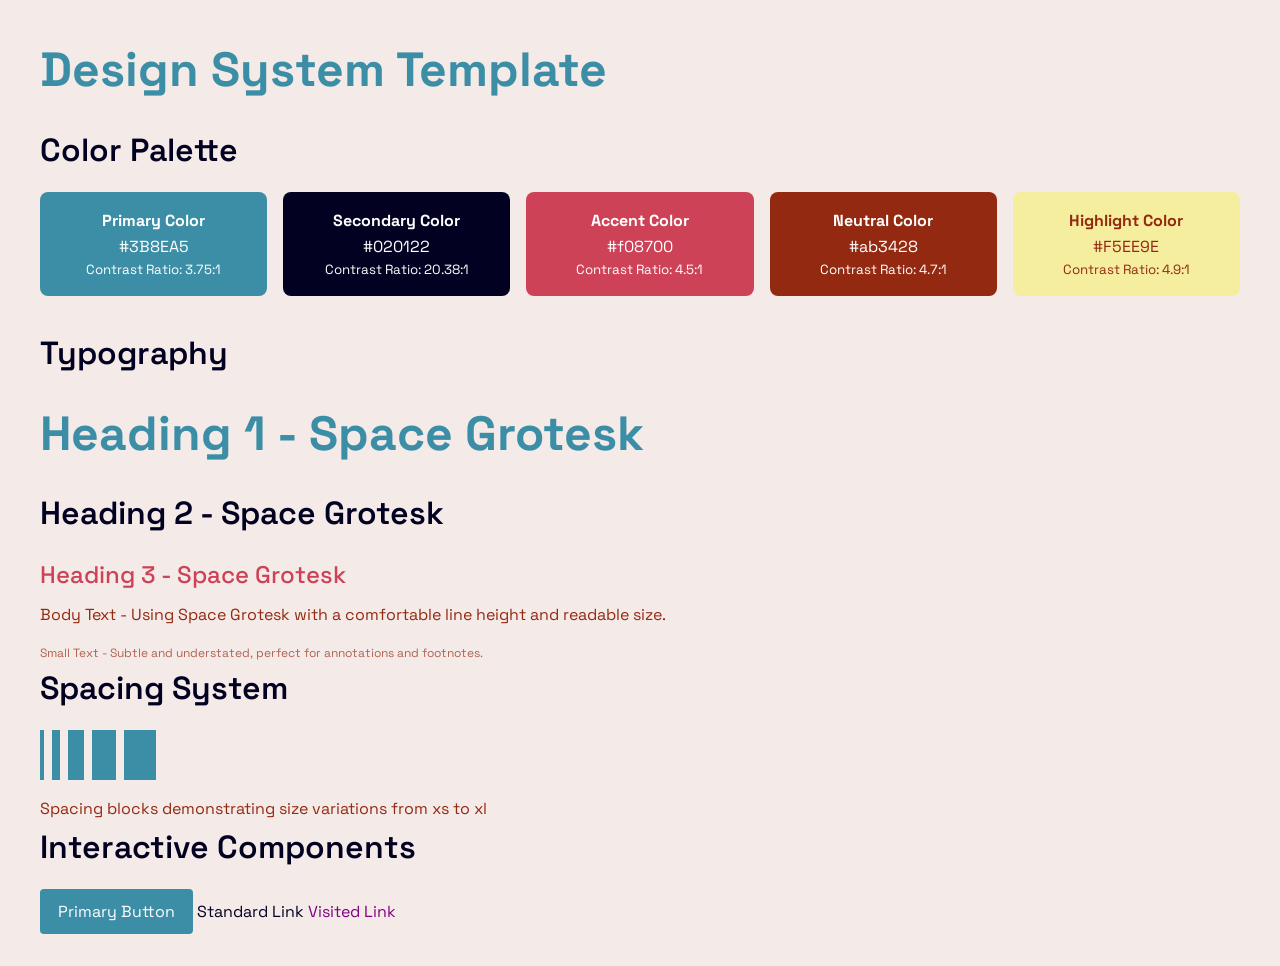
==== wa/wa6.html @ 62cedc04 "m" ====
<!DOCTYPE html>
<html lang="en">
<head>
    <meta charset="UTF-8">
    <meta name="viewport" content="width=device-width, initial-scale=1.0">
    <title>Design System Template</title>
    <style>
        /* CSS Reset and Base Styles */
        :root {
            /* Color Palette - 5 Core Colors */
            --color-primary: #3B8EA5;     /* Vibrant Blue - Main Brand Color */
            --color-secondary: #020122;   /* Emerald Green - Complementary Action Color */
            --color-accent: #ce4257;      /* Passionate Red - Highlight / Warning Color */
            --color-neutral: #942911;     /* Deep Slate Gray - Neutral Text and Background */
            --color-highlight: #F5EE9E;   /* Bright Yellow - Accent / Attention Color */
            
            /* Derived Colors for Flexibility */
            --color-background: color-mix(in srgb, var(--color-neutral) 10%, white);
            --color-text-dark: var(--color-neutral);
            --color-text-light: white;

            /* Typography */
            --font-primary: 'Space Grotesk', -apple-system, BlinkMacSystemFont, sans-serif;
            --font-secondary: 'Roboto Mono', monospace;

            /* Spacing System */
            --spacing-xs: 0.25rem;
            --spacing-sm: 0.5rem;
            --spacing-md: 1rem;
            --spacing-lg: 1.5rem;
            --spacing-xl: 2rem;

            /* Border Radius */
            --radius-sm: 4px;
            --radius-md: 8px;
            --radius-lg: 12px;
        }

        * {
            margin: 0;
            padding: 0;
            box-sizing: border-box;
        }

        body {
            font-family: var(--font-primary);
            line-height: 1.6;
            background-color: var(--color-background);
            color: var(--color-text-dark);
            padding: var(--spacing-xl);
        }

        .container {
            max-width: 1200px;
            margin: 0 auto;
        }

        /* Typography Styles */
        h1 {
            font-size: 3rem;
            font-weight: 700;
            margin-bottom: var(--spacing-md);
            color: var(--color-primary);
        }

        h2 {
            font-size: 2rem;
            font-weight: 600;
            margin-bottom: var(--spacing-md);
            color: var(--color-secondary);
        }

        h3 {
            font-size: 1.5rem;
            font-weight: 500;
            margin-bottom: var(--spacing-sm);
            color: var(--color-accent);
        }

        .body-text {
            font-size: 1rem;
            margin-bottom: var(--spacing-md);
        }

        .small-text {
            font-size: 0.75rem;
            color: color-mix(in srgb, var(--color-text-dark) 70%, transparent);
        }

        /* Color Palette Section */
        .color-palette {
            display: grid;
            grid-template-columns: repeat(auto-fit, minmax(200px, 1fr));
            gap: var(--spacing-md);
            margin-bottom: var(--spacing-xl);
        }

        .color-swatch {
            padding: var(--spacing-md);
            border-radius: var(--radius-md);
            display: flex;
            flex-direction: column;
            align-items: center;
            justify-content: center;
            text-align: center;
        }

        /* Component Styles */
        .button {
            display: inline-block;
            padding: var(--spacing-sm) var(--spacing-md);
            background-color: var(--color-primary);
            color: var(--color-text-light);
            text-decoration: none;
            border-radius: var(--radius-sm);
            transition: background-color 0.3s ease, transform 0.2s;
            border: 2px solid transparent;
        }

        .button:hover {
            background-color: color-mix(in srgb, var(--color-primary) 80%, black);
            border-color: var(--color-secondary);
            transform: scale(1.05);
        }

        .button:active {
            transform: scale(0.95);
            background-color: var(--color-secondary);
        }

        .link {
            color: var(--color-secondary);
            text-decoration: none;
            transition: color 0.3s ease, text-decoration-color 0.3s;
        }

        .link:hover {
            color: var(--color-accent);
            text-decoration: underline;
            text-decoration-color: var(--color-highlight);
        }

        .link:visited {
            color: var(--color-neutral);
        }

        /* Spacing Demonstration */
        .spacing-demo {
            display: flex;
            align-items: center;
            gap: var(--spacing-sm);
            margin-bottom: var(--spacing-md);
        }

        .spacing-block {
            background-color: var(--color-primary);
            height: 50px;
        }
    </style>
    <link href="https://fonts.googleapis.com/css2?family=Space+Grotesk:wght@400;500;600;700&family=Roboto+Mono:wght@400;500&display=swap" rel="stylesheet">
</head>
<body>
    <div class="container">
        <h1>Design System Template</h1>

        <section>
            <h2>Color Palette</h2>
            <div class="color-palette">
                <div class="color-swatch" style="background-color: var(--color-primary); color: var(--color-text-light);">
                    <strong>Primary Color</strong>
                    <p>#3B8EA5</p>
                    <small>Contrast Ratio: 3.75:1</small>
                </div>
                <div class="color-swatch" style="background-color: var(--color-secondary); color: var(--color-text-light);">
                    <strong>Secondary Color</strong>
                    <p>#020122</p>
                    <small>Contrast Ratio: 20.38:1</small>
                </div>
                <div class="color-swatch" style="background-color: var(--color-accent); color: var(--color-text-light);">
                    <strong>Accent Color</strong>
                    <p>#f08700</p>
                    <small>Contrast Ratio: 4.5:1</small>
                </div>
                <div class="color-swatch" style="background-color: var(--color-neutral); color: var(--color-text-light);">
                    <strong>Neutral Color</strong>
                    <p>#ab3428</p>
                    <small>Contrast Ratio: 4.7:1</small>
                </div>
                <div class="color-swatch" style="background-color: var(--color-highlight); color: var(--color-text-dark);">
                    <strong>Highlight Color</strong>
                    <p>#F5EE9E</p>
                    <small>Contrast Ratio: 4.9:1</small>
                </div>
            </div>
        </section>

        <section>
            <h2>Typography</h2>
            <h1>Heading 1 - Space Grotesk</h1>
            <h2>Heading 2 - Space Grotesk</h2>
            <h3>Heading 3 - Space Grotesk</h3>
            <p class="body-text">Body Text - Using Space Grotesk with a comfortable line height and readable size.</p>
            <p class="small-text">Small Text - Subtle and understated, perfect for annotations and footnotes.</p>
        </section>

        <section>
            <h2>Spacing System</h2>
            <div class="spacing-demo">
                <div class="spacing-block" style="width: var(--spacing-xs)"></div>
                <div class="spacing-block" style="width: var(--spacing-sm)"></div>
                <div class="spacing-block" style="width: var(--spacing-md)"></div>
                <div class="spacing-block" style="width: var(--spacing-lg)"></div>
                <div class="spacing-block" style="width: var(--spacing-xl)"></div>
            </div>
            <p>Spacing blocks demonstrating size variations from xs to xl</p>
        </section>

        <section>
            <h2>Interactive Components</h2>
            <a href="#" class="button">Primary Button</a>
            <a href="#" class="link">Standard Link</a>
            <a href="#" class="link" style="color: purple;">Visited Link</a>
        </section>
    </div>
</body>
</html>
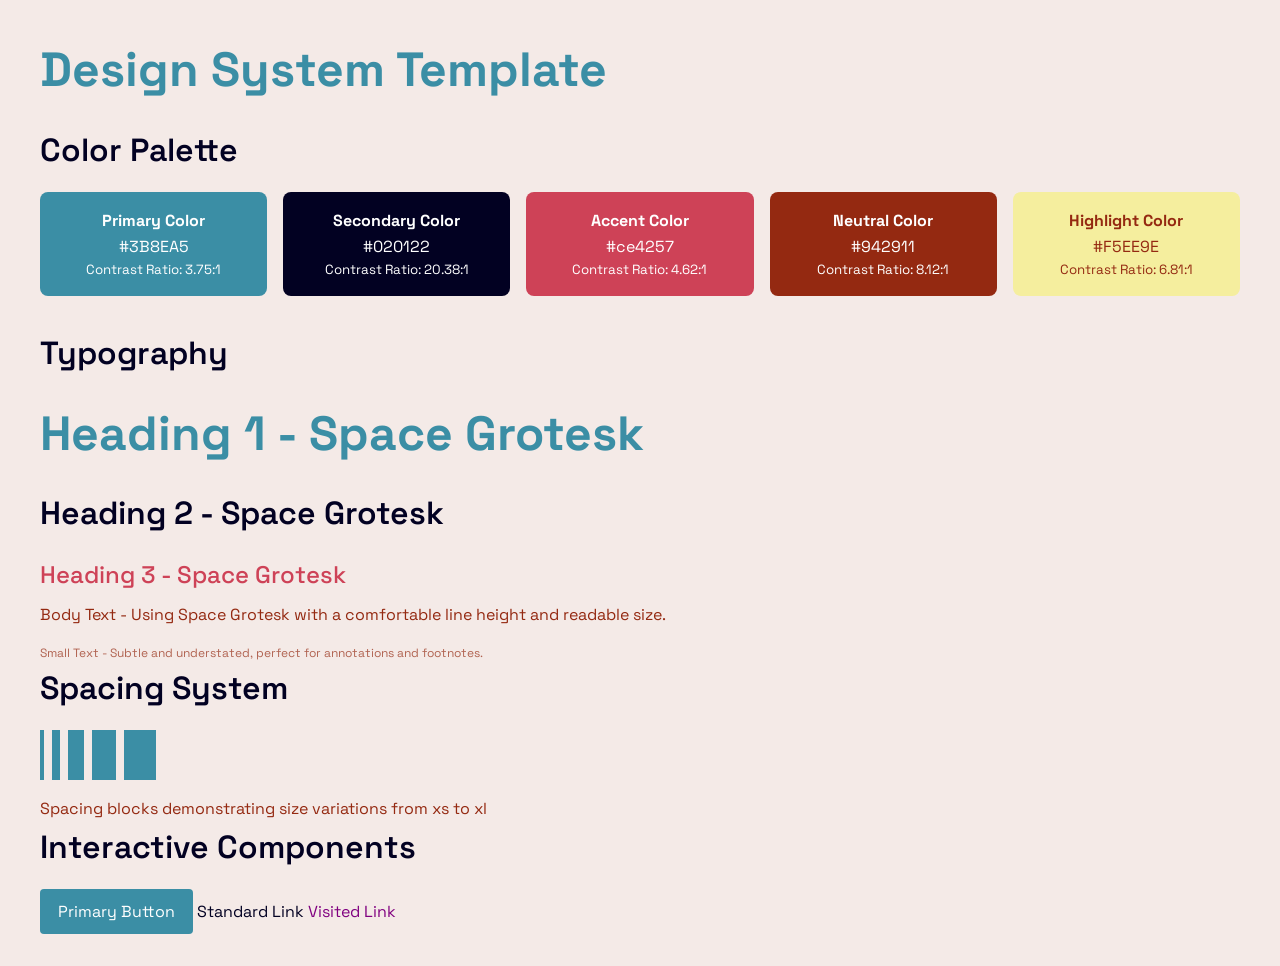
==== commit 33fbf18e: "m" ====
--- a/wa/wa6.html
+++ b/wa/wa6.html
@@ -178,18 +178,18 @@
                 </div>
                 <div class="color-swatch" style="background-color: var(--color-accent); color: var(--color-text-light);">
                     <strong>Accent Color</strong>
-                    <p>#f08700</p>
-                    <small>Contrast Ratio: 4.5:1</small>
+                    <p>#ce4257</p>
+                    <small>Contrast Ratio: 4.62:1</small>
                 </div>
                 <div class="color-swatch" style="background-color: var(--color-neutral); color: var(--color-text-light);">
                     <strong>Neutral Color</strong>
-                    <p>#ab3428</p>
-                    <small>Contrast Ratio: 4.7:1</small>
+                    <p>#942911</p>
+                    <small>Contrast Ratio: 8.12:1</small>
                 </div>
                 <div class="color-swatch" style="background-color: var(--color-highlight); color: var(--color-text-dark);">
                     <strong>Highlight Color</strong>
                     <p>#F5EE9E</p>
-                    <small>Contrast Ratio: 4.9:1</small>
+                    <small>Contrast Ratio: 6.81:1</small>
                 </div>
             </div>
         </section>
